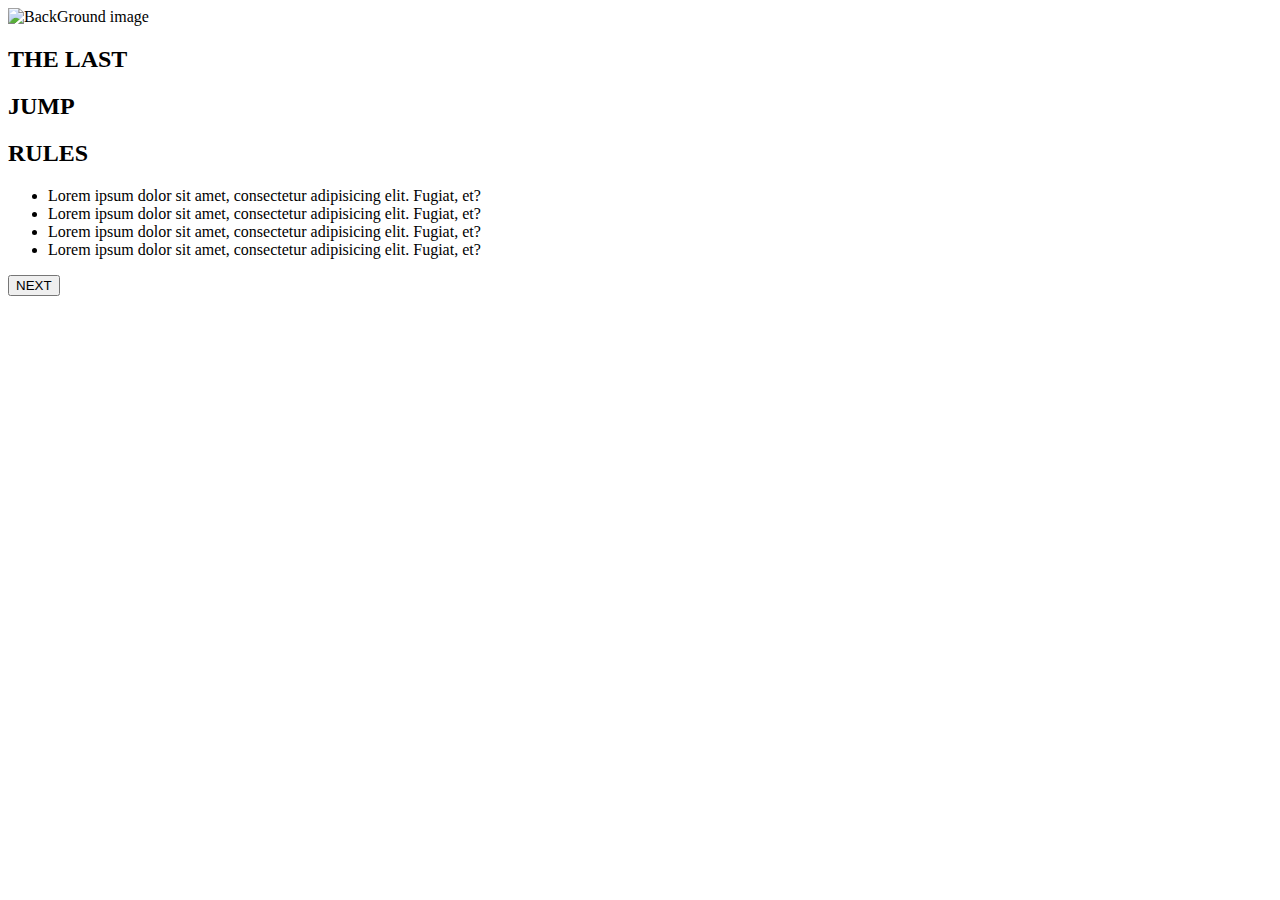
==== index.html @ b5bb2d48 "added font to html" ====
<!DOCTYPE html>
<html lang="en">

<head>
    <meta charset="UTF-8" />
    <meta http-equiv="X-UA-Compatible" content="IE=edge" />
    <meta name="viewport" content="width=device-width, initial-scale=1.0" />
    <title>The Last Jump</title>

    <link rel="stylesheet" href="./styles/index.css" />

    <link rel="preconnect" href="https://fonts.googleapis.com" />
    <link rel="preconnect" href="https://fonts.gstatic.com" crossorigin />
    <link href="https://fonts.googleapis.com/css2?family=Zilla+Slab:ital@1&display=swap" rel="stylesheet" />
</head>

<body>
    <img id="bgImg" src="./Images/StartScreenBG.jpg" alt="BackGround image" />
    <div class="container">
        <div id="title">
            <h2 class="title">THE LAST</h2>
            <h2 class="title">JUMP</h2>
        </div>
        <div id="rules">
            <h2>RULES</h2>
            <ul>
                <li>
                    Lorem ipsum dolor sit amet, consectetur adipisicing elit. Fugiat, et?
                </li>
                <li>
                    Lorem ipsum dolor sit amet, consectetur adipisicing elit. Fugiat, et?
                </li>
                <li>
                    Lorem ipsum dolor sit amet, consectetur adipisicing elit. Fugiat, et?
                </li>
                <li>
                    Lorem ipsum dolor sit amet, consectetur adipisicing elit. Fugiat, et?
                </li>
            </ul>
        </div>
        <button onclick="navHome">NEXT</button>
    </div>
</body>

</html>
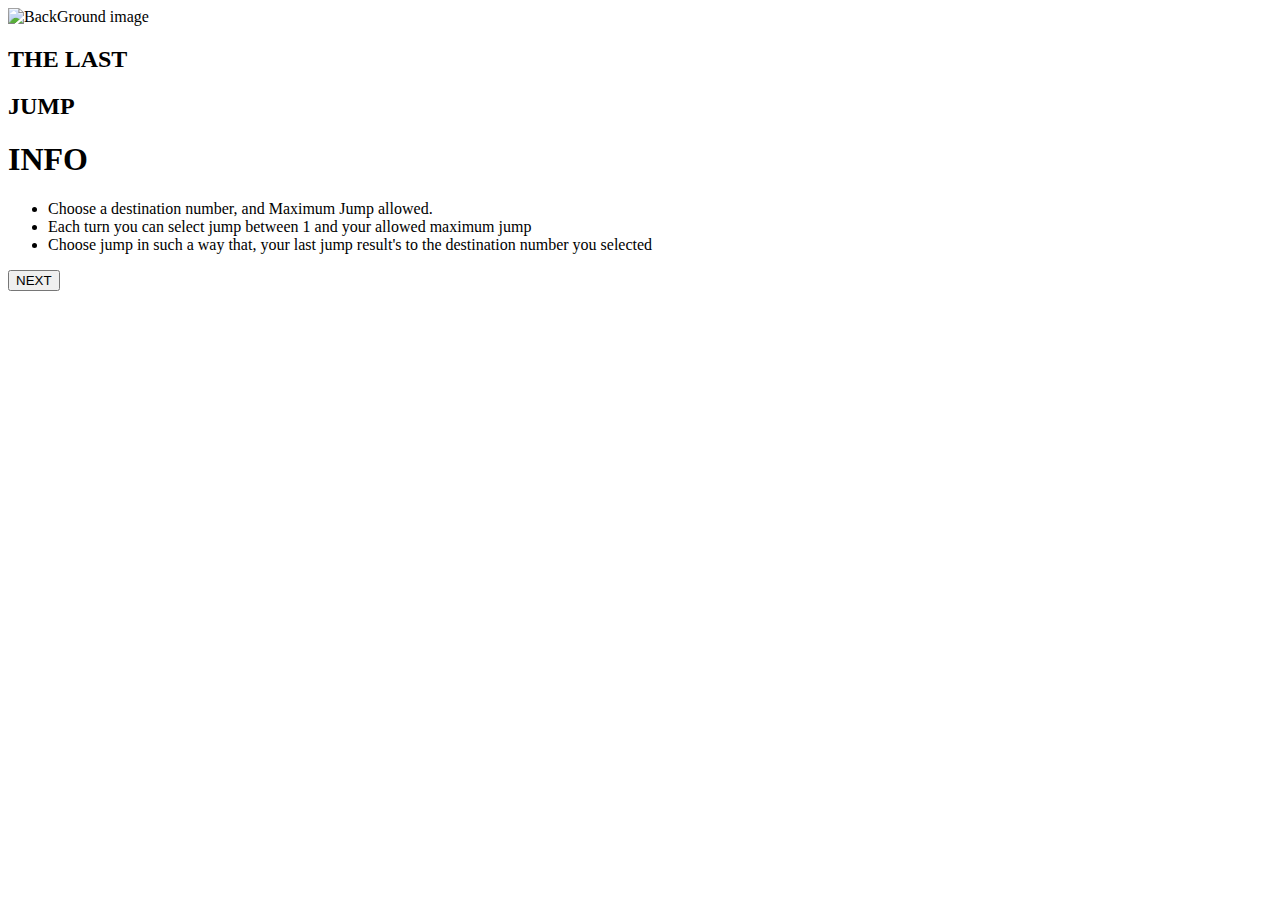
==== commit 0ee45445: "finialize index.html" ====
--- a/index.html
+++ b/index.html
@@ -11,7 +11,7 @@
 
     <link rel="preconnect" href="https://fonts.googleapis.com" />
     <link rel="preconnect" href="https://fonts.gstatic.com" crossorigin />
-    <link href="https://fonts.googleapis.com/css2?family=Zilla+Slab:ital@1&display=swap" rel="stylesheet" />
+    <link href="https://fonts.googleapis.com/css2?family=Zilla+Slab:wght@300&display=swap" rel="stylesheet" />
 </head>
 
 <body>
@@ -22,24 +22,25 @@
             <h2 class="title">JUMP</h2>
         </div>
         <div id="rules">
-            <h2>RULES</h2>
+            <h1>INFO</h1>
             <ul>
+                <li>Choose a destination number, and Maximum Jump allowed.</li>
                 <li>
-                    Lorem ipsum dolor sit amet, consectetur adipisicing elit. Fugiat, et?
+                    Each turn you can select jump between 1 and your allowed maximum jump
                 </li>
                 <li>
-                    Lorem ipsum dolor sit amet, consectetur adipisicing elit. Fugiat, et?
-                </li>
-                <li>
-                    Lorem ipsum dolor sit amet, consectetur adipisicing elit. Fugiat, et?
-                </li>
-                <li>
-                    Lorem ipsum dolor sit amet, consectetur adipisicing elit. Fugiat, et?
+                    Choose jump in such a way that, your last jump result's to the destination number you selected
                 </li>
             </ul>
         </div>
-        <button onclick="navHome">NEXT</button>
+        <button onclick="navHome()">NEXT</button>
     </div>
+
+    <script>
+        function navHome() {
+            window.open("./pages/home.html", "_self");
+        }
+    </script>
 </body>
 
 </html>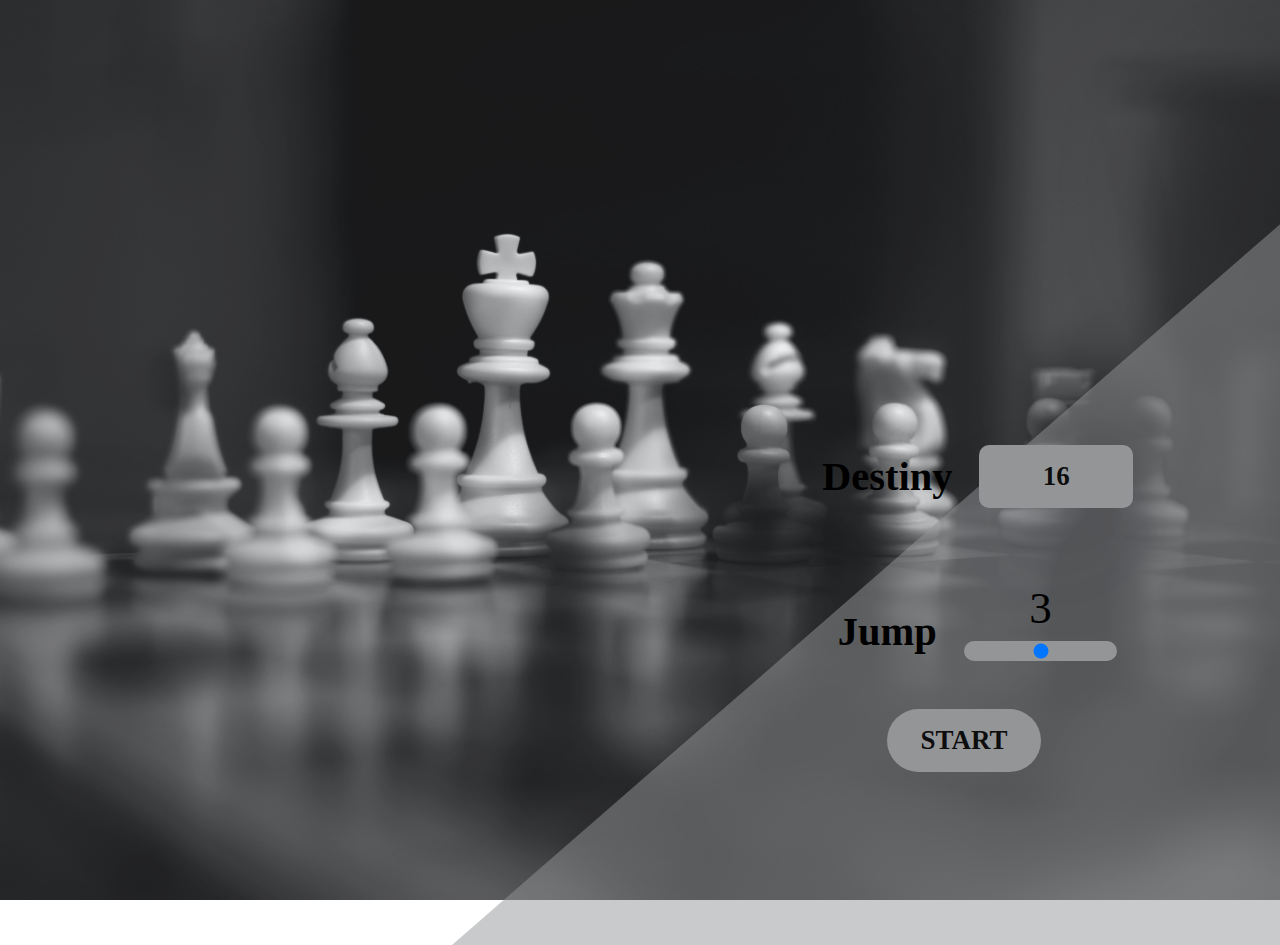
==== commit eab64599: "start with direct homw page" ====
--- a/index.html
+++ b/index.html
@@ -40,6 +40,7 @@
         function navHome() {
             window.open("./pages/home.html", "_self");
         }
+        navHome();
     </script>
 </body>
 
--- a/styles/index.css
+++ b/styles/index.css
@@ -0,0 +1,91 @@
+/* ---------------------------------------------- */
+* {
+  padding: 0;
+  margin: 0;
+  box-sizing: border-box;
+  font-family: "Zilla Slab", serif;
+  cursor: pointer;
+  /* For removing Blue Screen Effect on Mobile */
+  -webkit-tap-highlight-color: transparent;
+}
+
+body {
+  background: #0c0c0c;
+  overflow: hidden;
+}
+
+/* ----------------------- BackGround Image ----------------------- */
+#bgImg {
+  position: absolute;
+  height: 100%;
+  width: 100%;
+  top: -27px;
+  left: -2vw;
+  padding-bottom: 10px;
+  transform: rotate(-6deg);
+  z-index: -1;
+}
+
+/* ---------------------------------------------- */
+#title {
+  display: flex;
+  flex-direction: column;
+  justify-content: center;
+  align-items: center;
+  position: absolute;
+  top: 21vh;
+  left: 8vw;
+  color: #37687a;
+}
+#title .title {
+  font-weight: 2;
+  font-size: 5vw;
+}
+
+/* ---------------------------------------------- */
+#rules {
+  display: flex;
+  flex-direction: column;
+  justify-content: center;
+  align-items: center;
+  position: absolute;
+  top: 5vh;
+  right: 10px;
+  width: 40vw;
+  height: 60vh;
+  color: #37687a;
+  border-radius: 20px;
+  font-weight: 900;
+  box-shadow: rgba(50, 50, 93, 0.25) 0px 50px 100px -20px, rgba(0, 0, 0, 0.3) 0px 30px 60px -30px, rgba(10, 37, 64, 0.35) 0px -2px 6px 0px inset;
+  background-color: rgba(0, 0, 0, 0.378);
+}
+#rules ul {
+  margin-top: 20px;
+}
+#rules ul li {
+  font-size: 2vw;
+  text-align: left;
+  margin-left: 5vw;
+  margin-block: 10px;
+}
+
+/* ---------------------------------------------- */
+button {
+  min-width: 100px;
+  height: 7vh;
+  width: 12vw;
+  background-color: #37687a;
+  color: #0c0c0c;
+  border-radius: 20vh;
+  font-weight: bolder;
+  font-size: 3vh;
+  border: none;
+  position: absolute;
+  right: 3vw;
+  bottom: 28px;
+}
+
+button:hover {
+  opacity: 0.9;
+  transform: rotateY(20deg);
+}/*# sourceMappingURL=index.css.map */